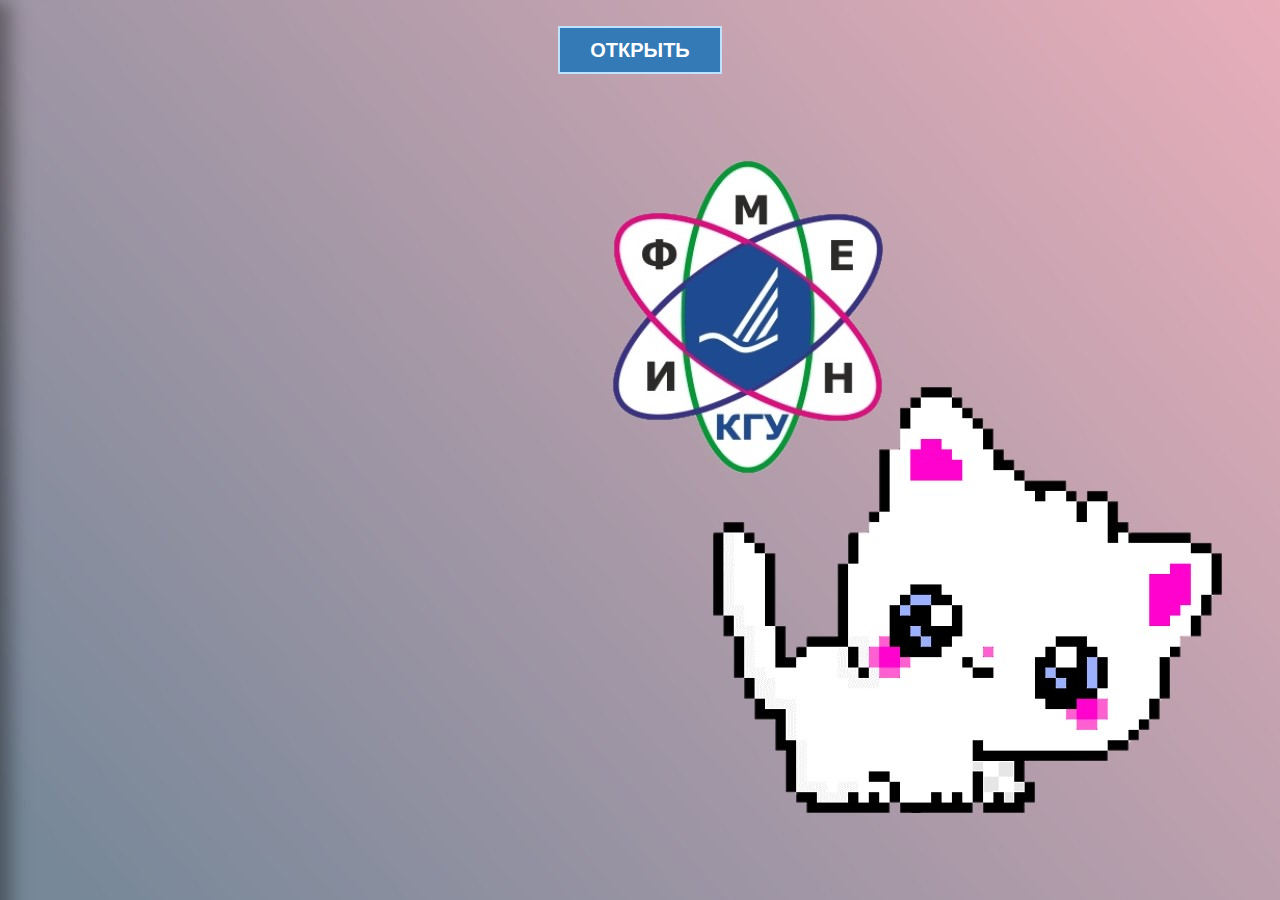
==== index.html @ 5c957a31 "Add files via upload" ====
<!DOCTYPE html>
<html lang="ru">
<head>
    <meta name="viewport" content="width=device-width, initial-scale=1.0">
    <link rel="stylesheet" href="./styles/style.css">
</head>
<body>
    <p class="bg" style="background-image: url(./pictures/2d.jpg);"></p>
    <input type="checkbox" id="side-checkbox" />
    <div class="side-panel">
        <label class="side-button-2" for="side-checkbox">+</label>    
        <div class="side-title">Главное меню:</div>
        <a href="./pages/info1.html" class="border-button">Новости</a></p>
        <a href="./pages/info2.html" class="border-button">Связь с преподавателем</a></p>
            <a href="./pages/info3.html" class="border-button">Оформление справок</a></p>
                <a href="./pages/info4.html" class="border-button">Библиотека ВУЗА</a></p>
    </div>
    <div class="side-button-1-wr">
        <label class="side-button-1" for="side-checkbox">
            <div class="side-b side-open">Открыть</div>
            <div class="side-b side-close">Закрыть</div>
        </label>
    </div>
</body>
</html>
---- styles/style.css ----
body {
    background-image: url(../images/2d.jpg);
}
.bg { 
background-position:center;


}
#side-checkbox {
    display: none;
}
.side-panel {
    position: fixed;
    z-index: 999999;
    top: 0;
    left: -360px;
    background: #337AB7;
    transition: all 0.5s;   
    width: 320px;
    height: 100vh;
    box-shadow: 10px 0 20px rgba(0,0,0,0.4);
    color: #FFF;
    padding: 40px 20px;
}
.side-title {
    font-size: 20px;
    padding-bottom: 10px;
    margin-bottom: 20px;
    border-bottom: 2px solid #BFE2FF;
}
.side-button-1-wr {
    text-align: center; 
}
.side-button-1 {
    display: inline-block;
}
.side-button-1 .side-b {
    margin: 10px;
    text-decoration: none;
    position: relative;
    font-size: 20px;
    line-height: 20px;
    padding: 12px 30px;
    color: #FFF;
    font-weight: bold;
    text-transform: uppercase; 
    font-family: 'Roboto', Тahoma, sans-serif;
    background: #337AB7;
    cursor: pointer; 
    border: 2px solid #BFE2FF;
}
.side-button-1 .side-b:hover,
.side-button-1 .side-b:active,
.side-button-1 .side-b:focus {
    color: #FFF;
}
.side-button-1 .side-b:after,
.side-button-1 .side-b:before {
    position: absolute;
    height: 4px;
    left: 50%;
    bottom: -6px;
    content: "";
    transition: all 280ms ease-in-out;
    width: 0;
}
.side-button-1 .side-open:after,
.side-button-1 .side-open:before {
    background: green;
}
.side-button-1 .side-close:after,
.side-button-1 .side-close:before {
    background: red;
}
.side-button-1 .side-b:before {
    top: -6px;
}
.side-button-1 .side-b:hover:after,
.side-button-1 .side-b:hover:before {
    width: 100%;
    left: 0;
}
.side-button-1 .side-close {
    display: none;
}
#side-checkbox:checked + .side-panel + .side-button-1-wr .side-button-1 .side-open {
    display: none;
}
#side-checkbox:checked + .side-panel + .side-button-1-wr .side-button-1 .side-close {
    display: block;
}
#side-checkbox:checked + .side-panel {
    left: 0;
}
.side-button-2 {
    font-size: 30px;
    border-radius: 20px;
    position: absolute;
    z-index: 1;
    top: 8px;
    right: 8px;
    cursor: pointer;
    transform: rotate(45deg);
    color: #BFE2FF;    
    transition: all 280ms ease-in-out;    
}
.side-button-2:hover {
    transform: rotate(45deg) scale(1.1);    
    color: #FFF;
}
.border-button {
    text-decoration: none;
    display: inline-block;
    padding: 20px 30px;
    margin: 10px 20px;
    position: relative;
    color: white;
    border: 1px solid rgba(255, 255, 255, .4);
    background: none;
    font-weight: 300;
    font-family: 'Montserrat', sans-serif;
    text-transform: uppercase;
    letter-spacing: 2px;
  }
  .border-button:before, .border-button:after {
    content: "";
    position: absolute;
    width: 0;
    height: 0;
    opacity: 0;
    box-sizing: border-box;
  }
  .border-button:before {
    bottom: 0;
    left: 0;
    border-left: 1px solid white;
    border-top: 1px solid white;
    transition: 0s ease opacity .8s, .2s ease width .4s, .2s ease height .6s;
  }
  .border-button:after {
    top: 0;
    right: 0;
    border-right: 1px solid white;
    border-bottom: 1px solid white;
    transition: 0s ease opacity .4s, .2s ease width, .2s ease height .2s;
  }
  .border-button:hover:before, 
  .border-button:hover:after {
    height: 100%;
    width: 100%;
    opacity: 1;
  }
  .border-button:hover:before {
    transition: 0s ease opacity 0s, .2s ease height, .2s ease width .2s;
  }
  .border-button:hover:after {
    transition: 0s ease opacity .4s, .2s ease height .4s, .2s ease width .6s;
  }
  .border-button:hover {
    background: rgba(255, 255, 255, .2);
  }
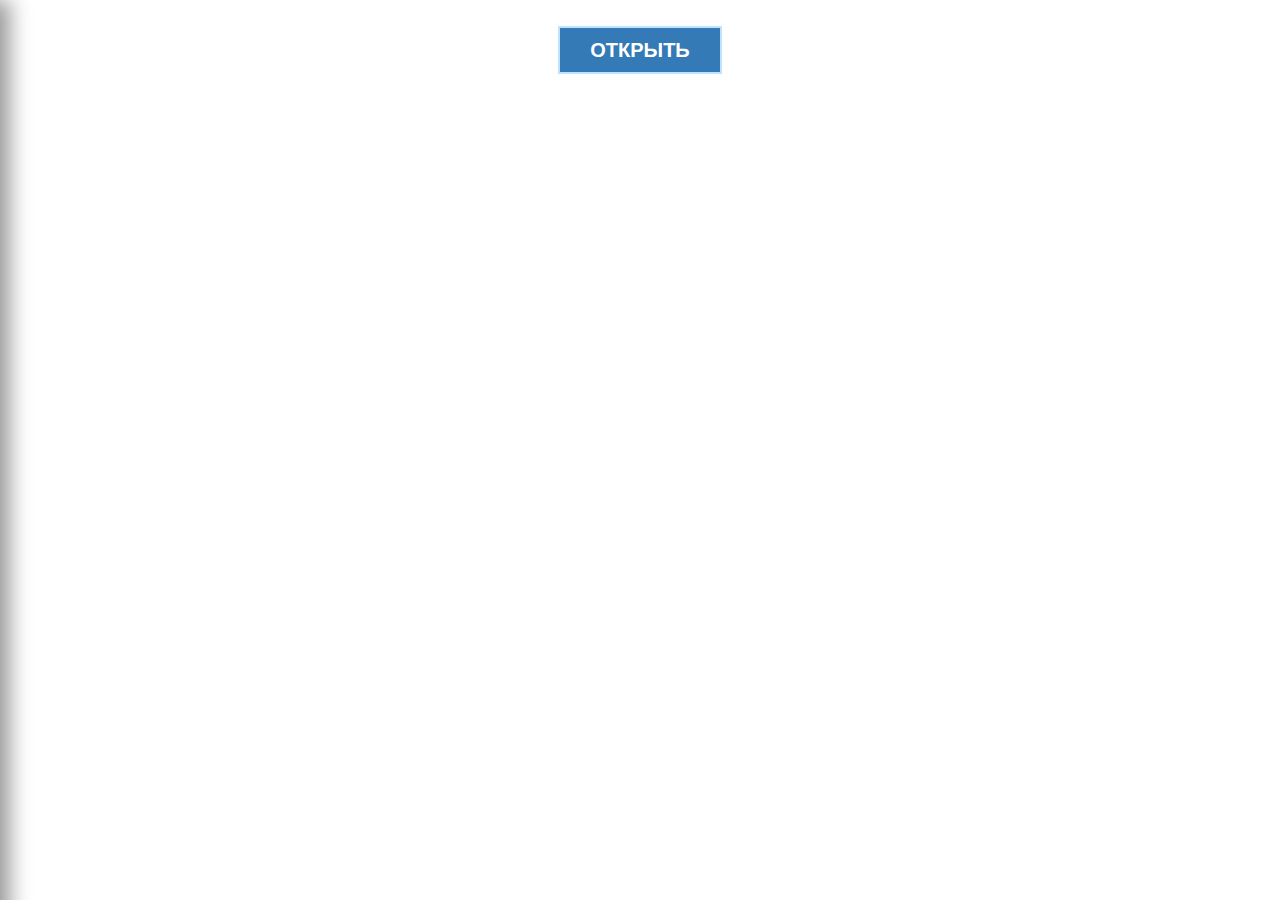
==== commit c00dd95f: "Add files via upload" ====
--- a/index.html
+++ b/index.html
@@ -10,10 +10,10 @@
     <div class="side-panel">
         <label class="side-button-2" for="side-checkbox">+</label>    
         <div class="side-title">Главное меню:</div>
-        <a href="./pages/info1.html" class="border-button">Новости</a></p>
-        <a href="./pages/info2.html" class="border-button">Связь с преподавателем</a></p>
-            <a href="./pages/info3.html" class="border-button">Оформление справок</a></p>
-                <a href="./pages/info4.html" class="border-button">Библиотека ВУЗА</a></p>
+        <a href="" class="border-button" a href="./pages/info4.html">Новости</a></p>
+            <a href="" class="border-button" a href="./pages/info4.html">Связь с преподавателем</a></p>
+                <a href="" class="border-button" a href="./pages/info4.html">Оформление справок</a></p>
+                    <a href="" class="border-button" a href="./pages/info4.html">Библиотека ВУЗА</a></p>
     </div>
     <div class="side-button-1-wr">
         <label class="side-button-1" for="side-checkbox">
--- a/styles/style.css
+++ b/styles/style.css
@@ -1,10 +1,5 @@
 body {
-    background-image: url(../images/2d.jpg);
-}
-.bg { 
-background-position:center;
-
-
+    background: url(../images/2d.gif) center center  no-repeat fixed;
 }
 #side-checkbox {
     display: none;
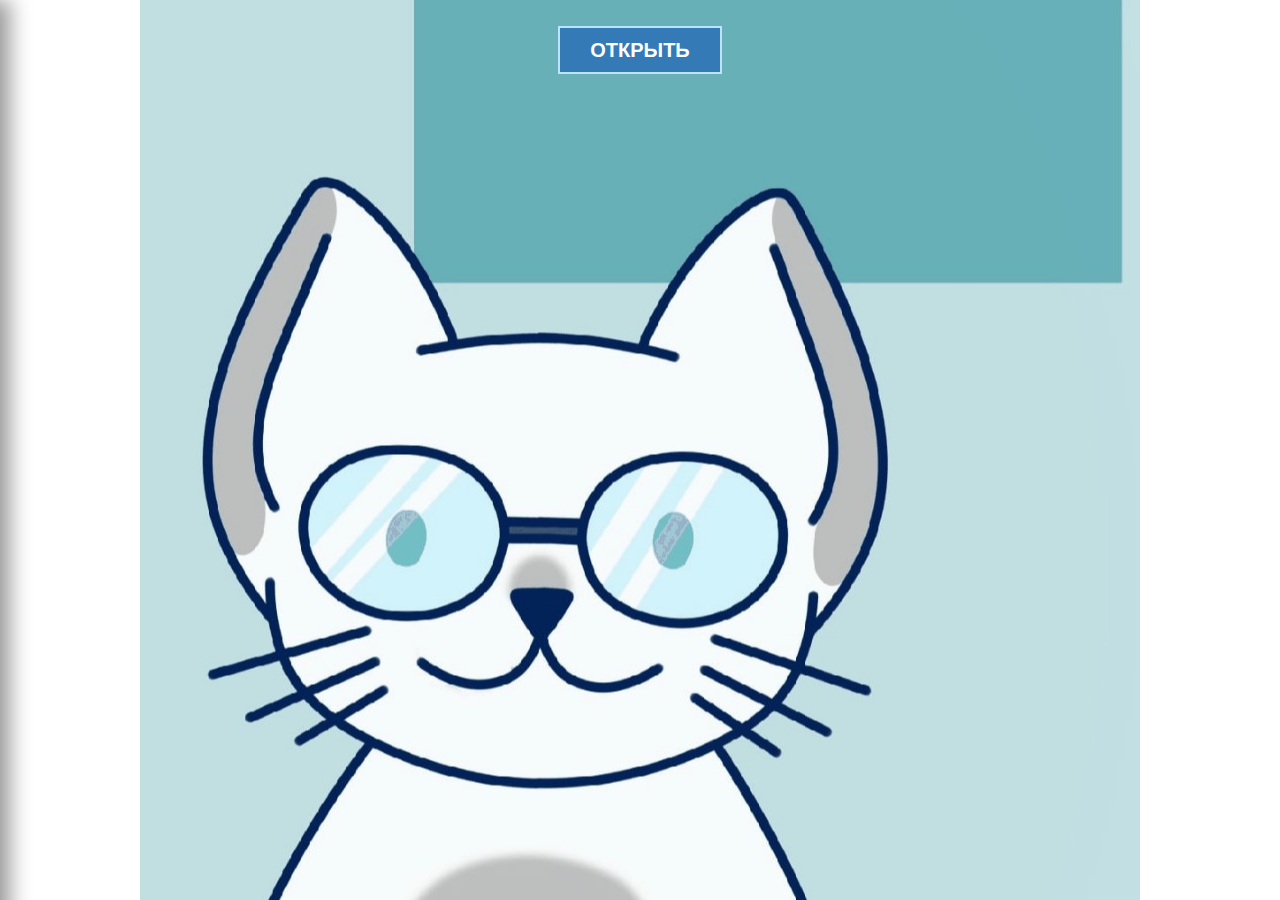
==== commit bad74536: "Add files via upload" ====
--- a/index.html
+++ b/index.html
@@ -10,10 +10,10 @@
     <div class="side-panel">
         <label class="side-button-2" for="side-checkbox">+</label>    
         <div class="side-title">Главное меню:</div>
-        <a href="" class="border-button" a href="./pages/info4.html">Новости</a></p>
-            <a href="" class="border-button" a href="./pages/info4.html">Связь с преподавателем</a></p>
-                <a href="" class="border-button" a href="./pages/info4.html">Оформление справок</a></p>
-                    <a href="" class="border-button" a href="./pages/info4.html">Библиотека ВУЗА</a></p>
+        <a href="./pages/info1.html" class="border-button">Новости</a></p>
+        <a href="./pages/info2.html" class="border-button">Связь с преподавателем</a></p>
+            <a href="./pages/info3.html" class="border-button">Оформление справок</a></p>
+                <a href="./pages/info4.html" class="border-button">Библиотека ВУЗА</a></p>
     </div>
     <div class="side-button-1-wr">
         <label class="side-button-1" for="side-checkbox">
--- a/styles/style.css
+++ b/styles/style.css
@@ -1,5 +1,5 @@
 body {
-    background: url(../images/2d.gif) center center  no-repeat fixed;
+    background: url(../images/2d.jpg) center center  no-repeat fixed;
 }
 #side-checkbox {
     display: none;
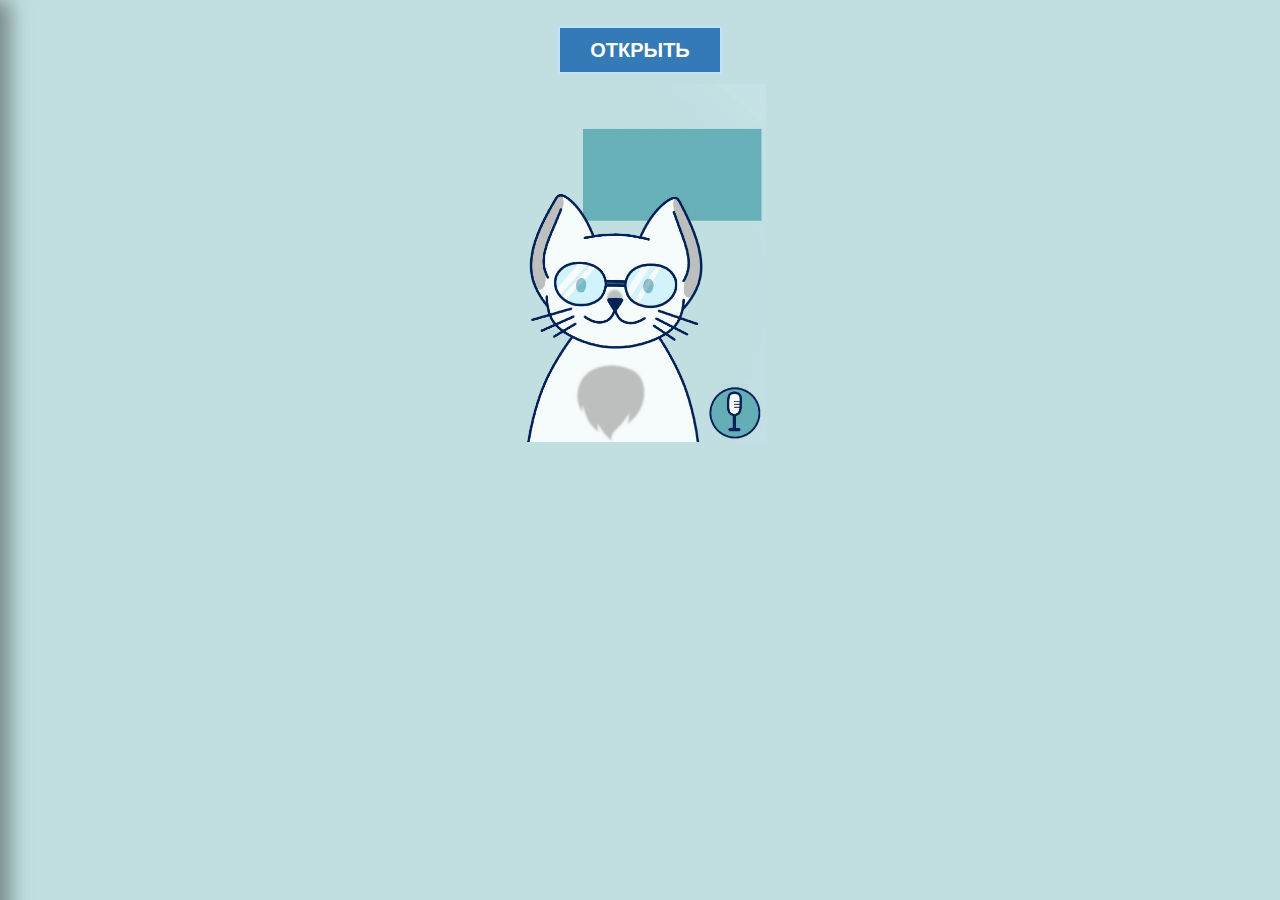
==== commit c8fda19e: "Add files via upload" ====
--- a/index.html
+++ b/index.html
@@ -5,7 +5,7 @@
     <link rel="stylesheet" href="./styles/style.css">
 </head>
 <body>
-    <p class="bg" style="background-image: url(./pictures/2d.jpg);"></p>
+    <p class="bg"></p>
     <input type="checkbox" id="side-checkbox" />
     <div class="side-panel">
         <label class="side-button-2" for="side-checkbox">+</label>    
@@ -21,5 +21,7 @@
             <div class="side-b side-close">Закрыть</div>
         </label>
     </div>
+    <div style="text-align: center;"><img src="./images/2.jpeg.gif" width="20%" height="20%">
+    </div>
 </body>
 </html>
--- a/styles/style.css
+++ b/styles/style.css
@@ -1,5 +1,8 @@
 body {
-    background: url(../images/2d.jpg) center center  no-repeat fixed;
+    background: center center  no-repeat fixed ;
+    background-size: cover;
+    background-color:#c1dfe1;
+
 }
 #side-checkbox {
     display: none;
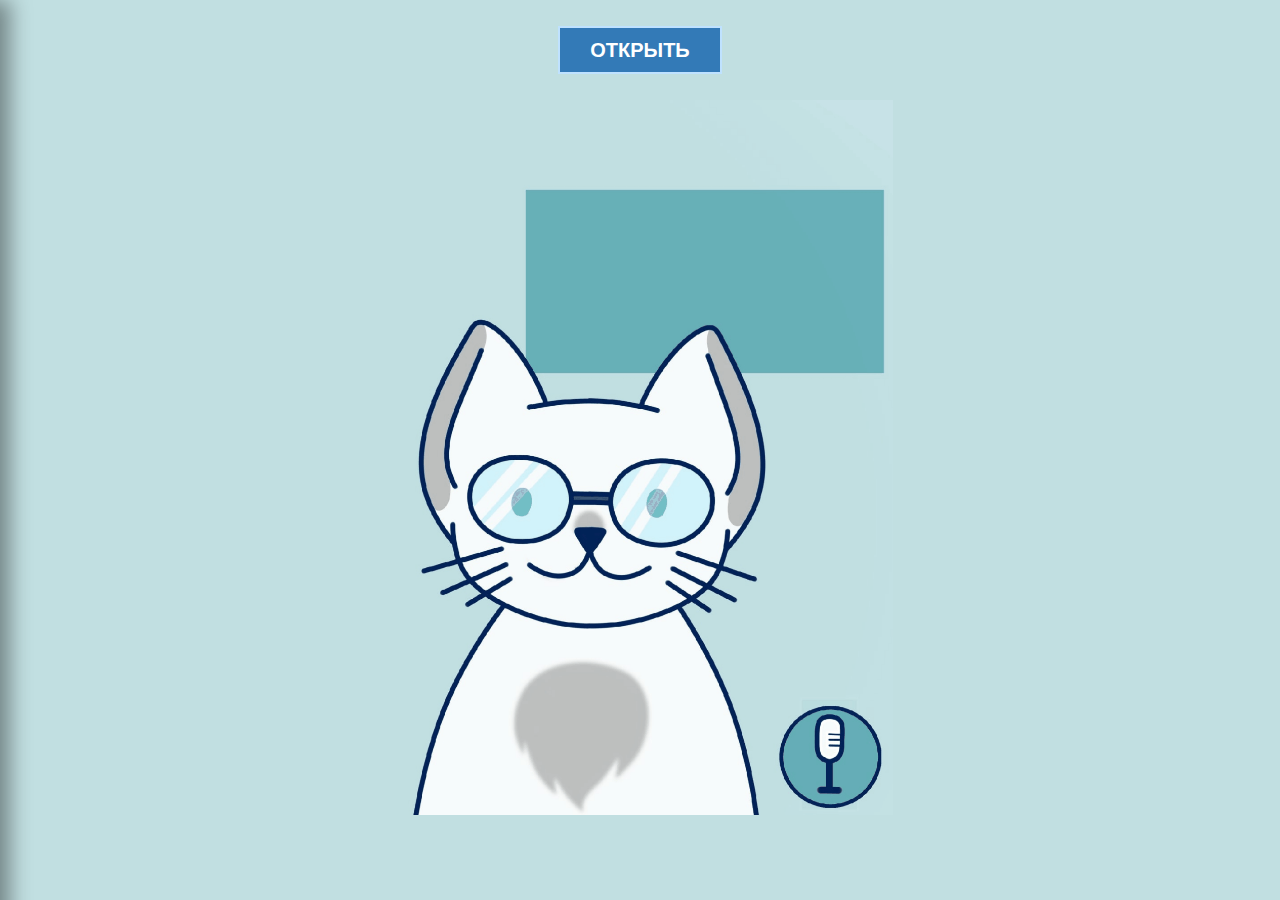
==== commit 541c5907: "Add files via upload" ====
--- a/index.html
+++ b/index.html
@@ -21,7 +21,7 @@
             <div class="side-b side-close">Закрыть</div>
         </label>
     </div>
-    <div style="text-align: center;"><img src="./images/2.jpeg.gif" width="20%" height="20%">
+    <p><div style="text-align: center;"><img src="./images/2.jpeg.gif" width="40%" height="40%"></p>
     </div>
 </body>
 </html>
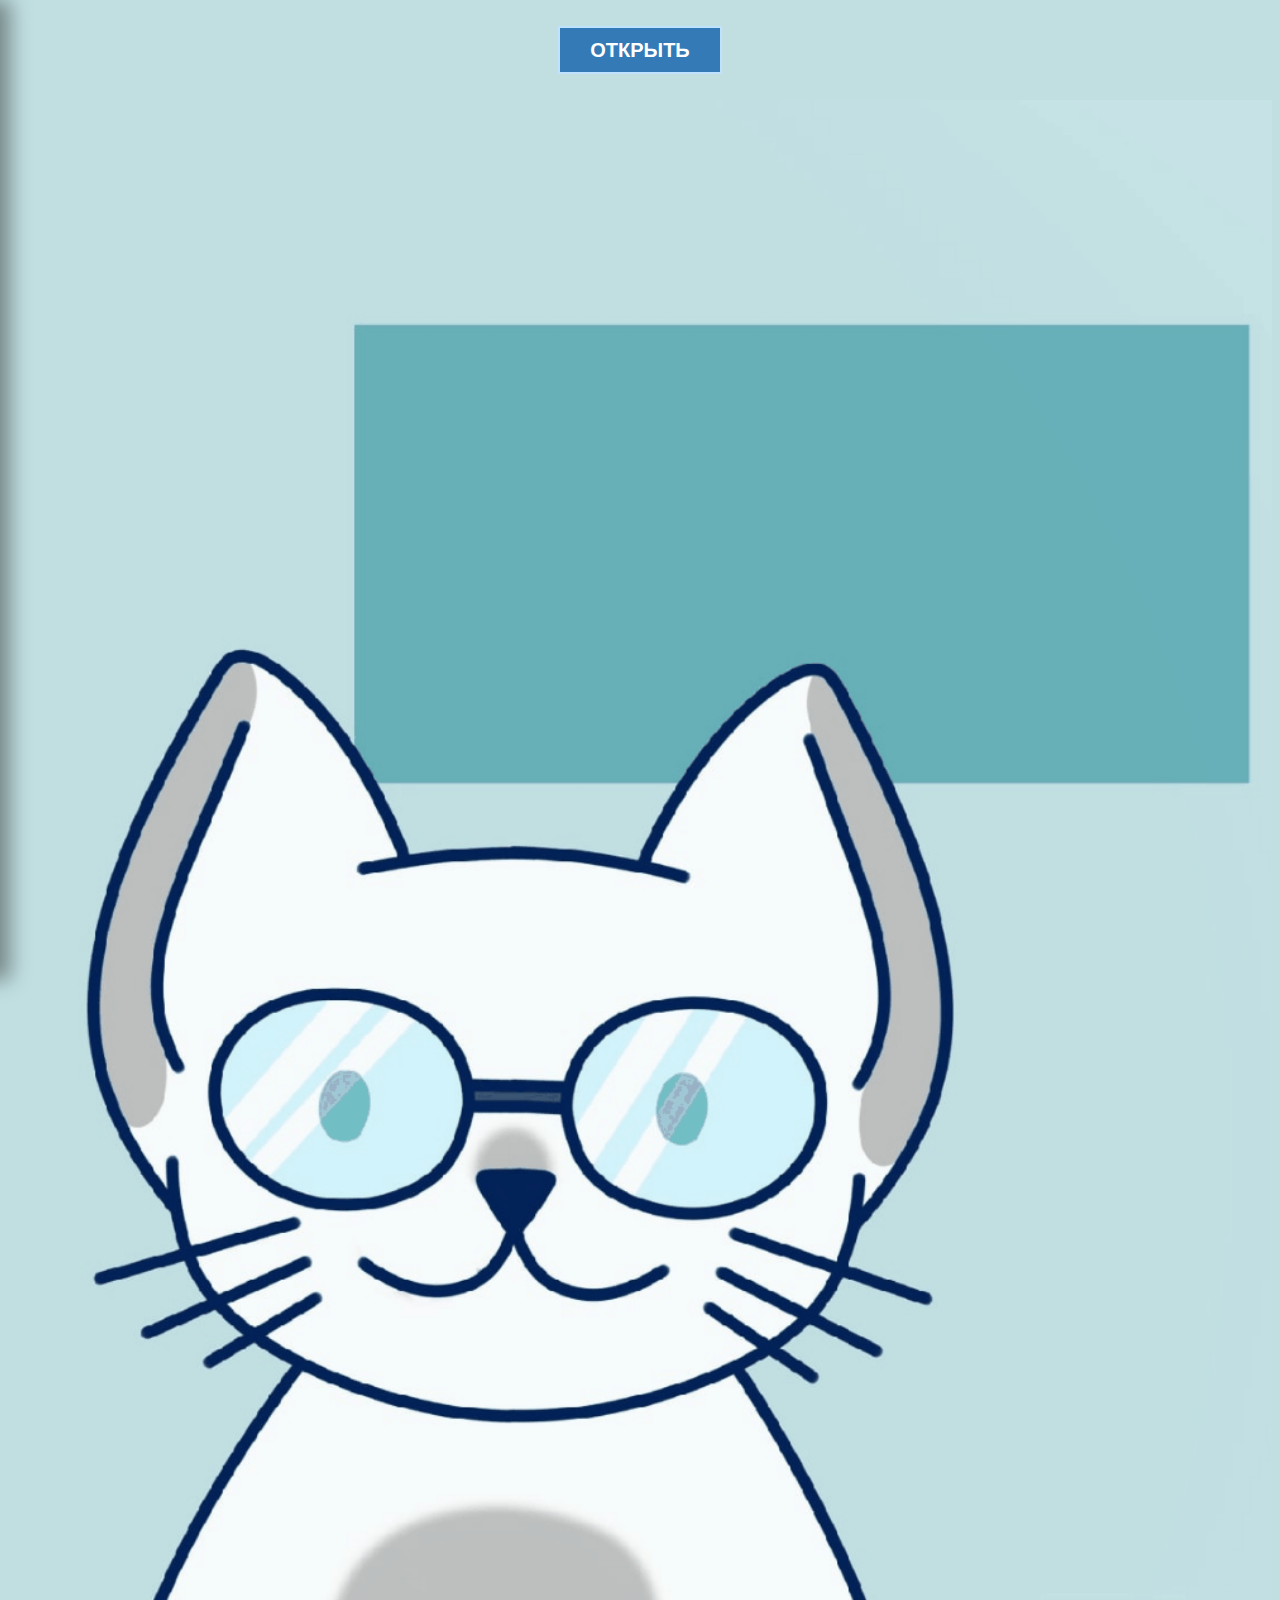
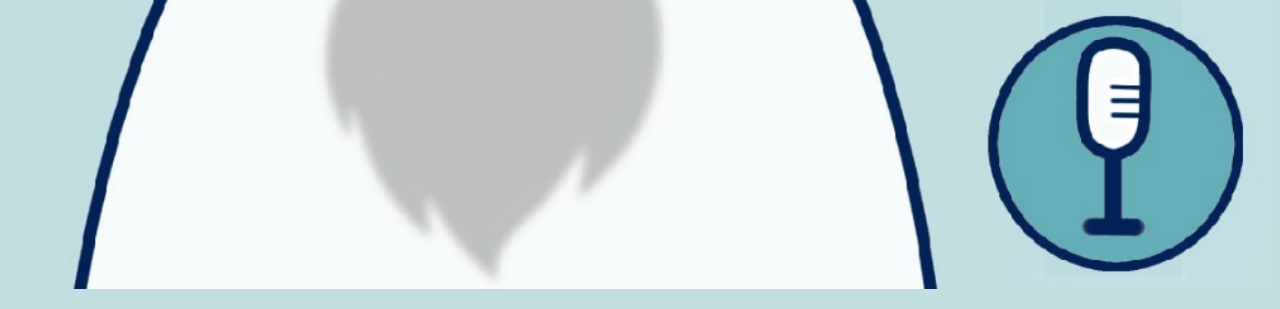
==== commit 90403d69: "Add files via upload" ====
--- a/index.html
+++ b/index.html
@@ -21,7 +21,7 @@
             <div class="side-b side-close">Закрыть</div>
         </label>
     </div>
-    <p><div style="text-align: center;"><img src="./images/2.jpeg.gif" width="40%" height="40%"></p>
+    <p><div style="text-align: center;"><img src="./images/2.jpeg.gif" width="100%" height="100%"></p>
     </div>
 </body>
 </html>
